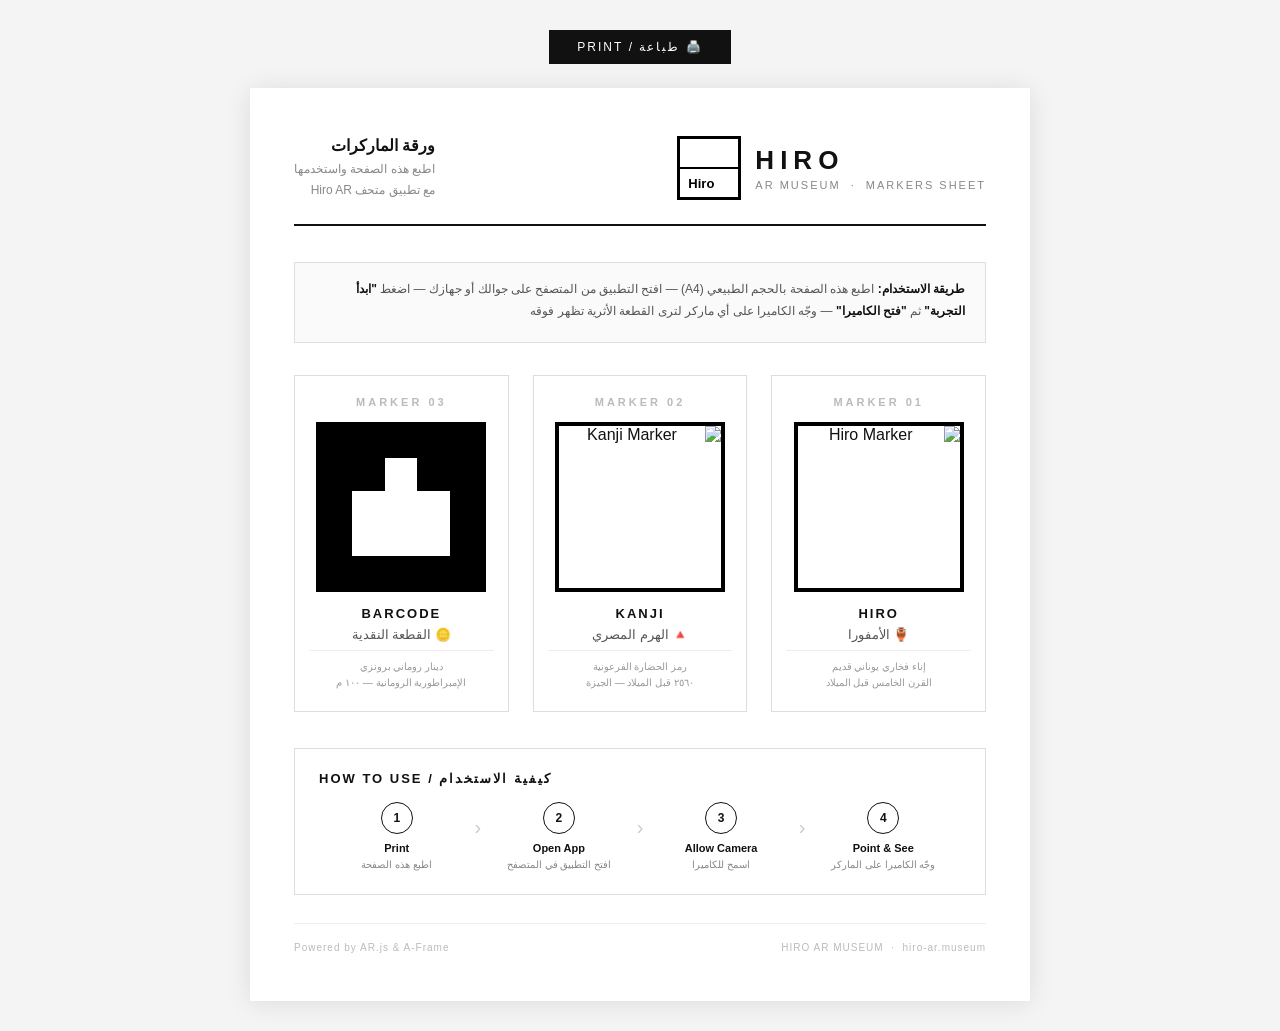
==== markers.html @ 9460481e "Add files via upload" ====
<!DOCTYPE html>
<html lang="ar" dir="rtl">
<head>
  <meta charset="UTF-8">
  <meta name="viewport" content="width=device-width, initial-scale=1.0">
  <title>Hiro AR Museum — الماركرات</title>
  <style>
    * { margin: 0; padding: 0; box-sizing: border-box; }

    body {
      font-family: 'Segoe UI', Arial, sans-serif;
      background: #f4f4f4;
      color: #111;
      padding: 30px 20px;
    }

    .page {
      max-width: 780px;
      margin: 0 auto;
      background: #fff;
      padding: 48px 44px;
      box-shadow: 0 2px 24px rgba(0,0,0,.1);
    }

    /* ── Header ── */
    .header {
      display: flex;
      align-items: center;
      justify-content: space-between;
      margin-bottom: 36px;
      padding-bottom: 24px;
      border-bottom: 2px solid #111;
    }
    .hiro-mark {
      width: 64px; height: 64px;
      background: #000; border: 3px solid #000;
      display: flex; flex-direction: column;
    }
    .hiro-mark .wb { flex: 1; background: #fff; }
    .hiro-mark .lb { padding: 5px 8px; background: #fff; border-top: 2px solid #000; }
    .hiro-mark .lb span { font-size: 13px; font-weight: 900; color: #000; }

    .header-text { text-align: left; direction: ltr; }
    .header-text h1 { font-size: 26px; font-weight: 900; letter-spacing: 6px; text-transform: uppercase; }
    .header-text p  { font-size: 11px; color: #888; letter-spacing: 2px; text-transform: uppercase; margin-top: 3px; }

    .header-ar { text-align: right; }
    .header-ar .title-ar { font-size: 16px; font-weight: 600; color: #111; }
    .header-ar .sub-ar   { font-size: 12px; color: #888; margin-top: 4px; line-height: 1.7; }

    /* ── Instructions ── */
    .instructions {
      background: #fafafa;
      border: 1px solid #e0e0e0;
      padding: 16px 20px;
      margin-bottom: 32px;
      direction: rtl;
    }
    .instructions p { font-size: 12px; color: #555; margin-bottom: 4px; line-height: 1.8; }
    .instructions strong { color: #111; }

    /* ── Markers grid ── */
    .markers-grid {
      display: grid;
      grid-template-columns: repeat(3, 1fr);
      gap: 24px;
      margin-bottom: 36px;
    }

    .mcard {
      border: 1px solid #ddd;
      padding: 20px 14px;
      text-align: center;
      background: #fff;
    }

    .mcard .num {
      font-size: 11px; letter-spacing: 3px;
      text-transform: uppercase; color: #bbb;
      margin-bottom: 14px; font-weight: 600;
    }

    .mcard img, .mcard canvas {
      display: block;
      margin: 0 auto 14px;
      image-rendering: pixelated;
      border: 4px solid #000;
    }
    .mcard img    { width: 170px; height: 170px; }
    .mcard canvas { width: 170px; height: 170px; }

    .mcard .marker-name {
      font-size: 13px; font-weight: 700;
      letter-spacing: 2px; text-transform: uppercase;
      margin-bottom: 6px;
    }

    .mcard .artifact-name {
      font-size: 13px; color: #555;
      direction: rtl; margin-bottom: 6px;
    }

    .mcard .artifact-desc {
      font-size: 10px; color: #999;
      line-height: 1.6; direction: rtl;
      border-top: 1px solid #eee;
      padding-top: 8px; margin-top: 8px;
    }

    /* ── How to use ── */
    .how-to {
      border: 1px solid #ddd;
      padding: 22px 24px;
      direction: rtl;
    }
    .how-to h3 {
      font-size: 13px; letter-spacing: 2px;
      text-transform: uppercase; margin-bottom: 16px;
      color: #111; direction: ltr;
    }
    .steps-row {
      display: flex; gap: 0; align-items: flex-start;
    }
    .step {
      flex: 1; text-align: center; padding: 0 8px;
    }
    .step .snum {
      width: 32px; height: 32px; border-radius: 50%;
      border: 1.5px solid #111;
      display: flex; align-items: center; justify-content: center;
      font-size: 12px; font-weight: 700;
      margin: 0 auto 8px;
    }
    .step .stitle { font-size: 11px; font-weight: 600; margin-bottom: 3px; }
    .step .sdesc  { font-size: 10px; color: #888; line-height: 1.5; }
    .step-arrow { color: #ccc; font-size: 20px; padding-top: 6px; align-self: flex-start; margin-top: 8px; }

    /* ── Footer ── */
    .footer {
      margin-top: 28px;
      padding-top: 18px;
      border-top: 1px solid #eee;
      display: flex;
      align-items: center;
      justify-content: space-between;
    }
    .footer p { font-size: 10px; color: #bbb; letter-spacing: 1px; }

    /* ── Print button (screen only) ── */
    .print-btn {
      display: block;
      margin: 0 auto 24px;
      padding: 10px 28px;
      background: #111; color: #fff;
      border: none; font-size: 12px;
      letter-spacing: 2px; text-transform: uppercase;
      cursor: pointer;
    }
    .print-btn:hover { background: #333; }

    /* ── Print styles ── */
    @media print {
      body { background: #fff; padding: 0; }
      .page { box-shadow: none; padding: 20px; }
      .print-btn { display: none; }
    }
  </style>
</head>
<body>

  <button class="print-btn" onclick="window.print()">🖨️ طباعة / Print</button>

  <div class="page">

    <!-- Header -->
    <div class="header">
      <div style="display:flex; align-items:center; gap:14px; direction:ltr;">
        <div class="hiro-mark">
          <div class="wb"></div>
          <div class="lb"><span>Hiro</span></div>
        </div>
        <div class="header-text">
          <h1>HIRO</h1>
          <p>AR Museum &nbsp;·&nbsp; Markers Sheet</p>
        </div>
      </div>
      <div class="header-ar">
        <div class="title-ar">ورقة الماركرات</div>
        <div class="sub-ar">اطبع هذه الصفحة واستخدمها<br>مع تطبيق متحف Hiro AR</div>
      </div>
    </div>

    <!-- Instructions -->
    <div class="instructions">
      <p>
        <strong>طريقة الاستخدام:</strong>
        اطبع هذه الصفحة بالحجم الطبيعي (A4) — افتح التطبيق من المتصفح على جوالك أو جهازك —
        اضغط <strong>"ابدأ التجربة"</strong> ثم <strong>"فتح الكاميرا"</strong> — وجّه الكاميرا على أي ماركر لترى القطعة الأثرية تظهر فوقه
      </p>
    </div>

    <!-- Markers -->
    <div class="markers-grid">

      <!-- Hiro → Amphora -->
      <div class="mcard">
        <div class="num">Marker 01</div>
        <img
          src="https://raw.githack.com/AR-js-org/AR.js/master/data/images/hiro.png"
          alt="Hiro Marker">
        <div class="marker-name">Hiro</div>
        <div class="artifact-name">🏺 الأمفورا</div>
        <div class="artifact-desc">إناء فخاري يوناني قديم<br>القرن الخامس قبل الميلاد</div>
      </div>

      <!-- Kanji → Pyramid -->
      <div class="mcard">
        <div class="num">Marker 02</div>
        <img
          src="https://raw.githack.com/AR-js-org/AR.js/master/data/images/kanji.png"
          alt="Kanji Marker">
        <div class="marker-name">Kanji</div>
        <div class="artifact-name">🔺 الهرم المصري</div>
        <div class="artifact-desc">رمز الحضارة الفرعونية<br>٢٥٦٠ قبل الميلاد — الجيزة</div>
      </div>

      <!-- Barcode → Coin -->
      <div class="mcard">
        <div class="num">Marker 03</div>
        <canvas id="bc-print" width="340" height="340"></canvas>
        <div class="marker-name">Barcode</div>
        <div class="artifact-name">🪙 القطعة النقدية</div>
        <div class="artifact-desc">دينار روماني برونزي<br>الإمبراطورية الرومانية — ١٠٠ م</div>
      </div>

    </div>

    <!-- How to use -->
    <div class="how-to">
      <h3>How to Use / كيفية الاستخدام</h3>
      <div class="steps-row" style="direction:ltr;">
        <div class="step">
          <div class="snum">1</div>
          <div class="stitle">Print</div>
          <div class="sdesc">اطبع هذه الصفحة</div>
        </div>
        <div class="step-arrow">›</div>
        <div class="step">
          <div class="snum">2</div>
          <div class="stitle">Open App</div>
          <div class="sdesc">افتح التطبيق في المتصفح</div>
        </div>
        <div class="step-arrow">›</div>
        <div class="step">
          <div class="snum">3</div>
          <div class="stitle">Allow Camera</div>
          <div class="sdesc">اسمح للكاميرا</div>
        </div>
        <div class="step-arrow">›</div>
        <div class="step">
          <div class="snum">4</div>
          <div class="stitle">Point &amp; See</div>
          <div class="sdesc">وجّه الكاميرا على الماركر</div>
        </div>
      </div>
    </div>

    <!-- Footer -->
    <div class="footer">
      <p>HIRO AR MUSEUM &nbsp;·&nbsp; hiro-ar.museum</p>
      <p>Powered by AR.js &amp; A-Frame</p>
    </div>

  </div>

  <script>
    /* Draw barcode marker value=5 on print canvas (340×340) */
    (function () {
      const c = document.getElementById('bc-print');
      const ctx = c.getContext('2d');
      const sz = c.width;           // 340px
      const cell = sz / 5;          // 5×5 grid

      /* white background */
      ctx.fillStyle = '#ffffff';
      ctx.fillRect(0, 0, sz, sz);

      /* black border (1 cell) */
      ctx.fillStyle = '#000000';
      ctx.fillRect(0,          0,          sz,   cell);   // top
      ctx.fillRect(0,          sz - cell,  sz,   cell);   // bottom
      ctx.fillRect(0,          0,          cell, sz);     // left
      ctx.fillRect(sz - cell,  0,          cell, sz);     // right

      /* inner 3×3 cells — value 5 = 000 000 101 → bits 0 & 2 = black */
      const value = 5;
      for (let r = 0; r < 3; r++) {
        for (let cl = 0; cl < 3; cl++) {
          if ((value >> (r * 3 + cl)) & 1) {
            ctx.fillRect((cl + 1) * cell, (r + 1) * cell, cell, cell);
          }
        }
      }
    })();
  </script>

</body>
</html>
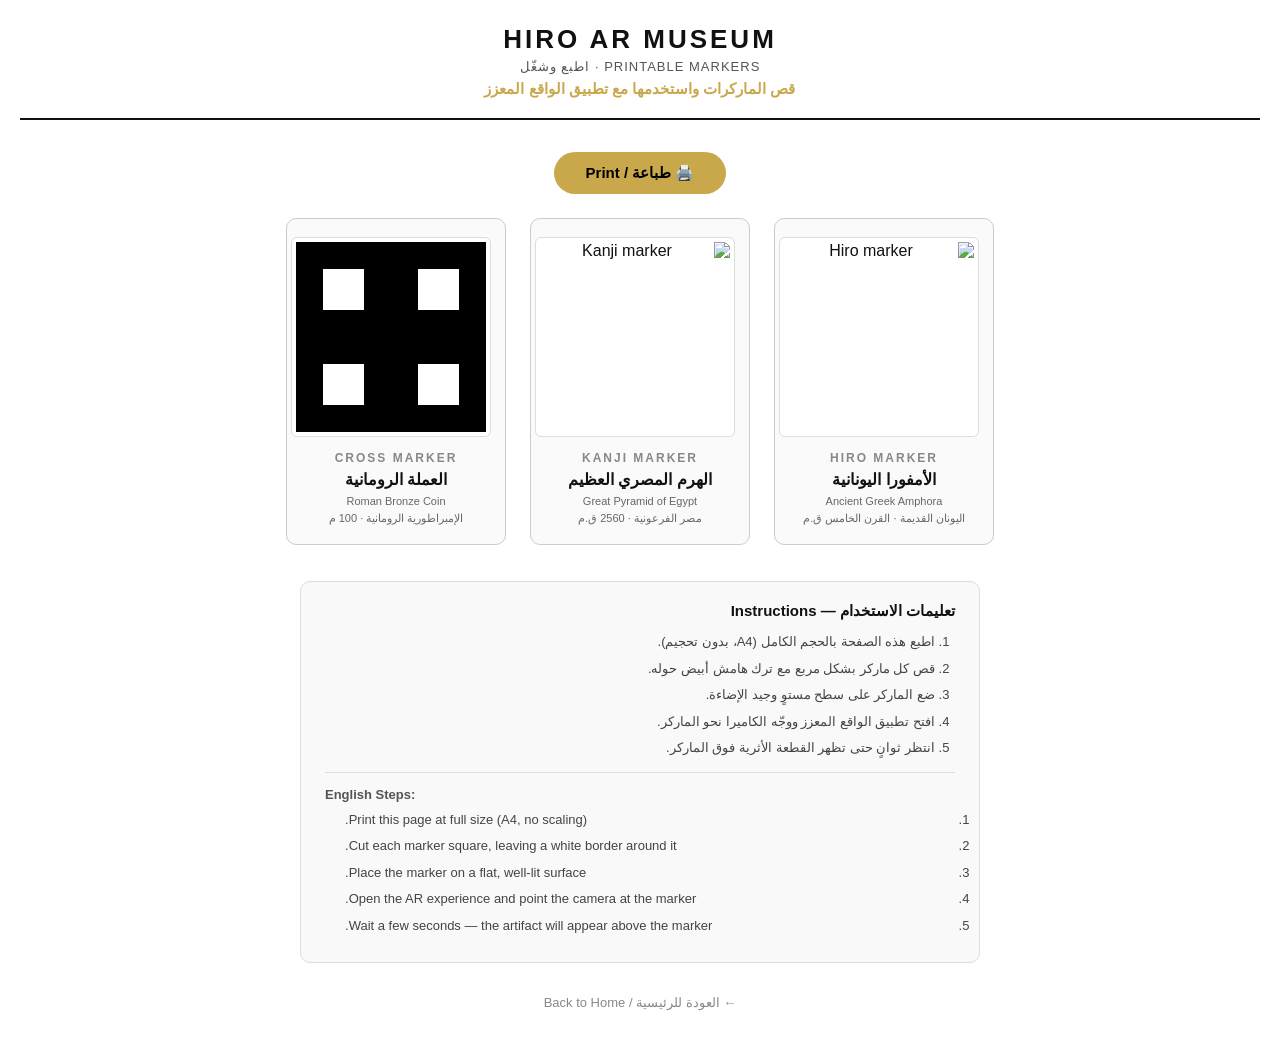
==== commit 8741c031: "Add files via upload" ====
--- a/markers.html
+++ b/markers.html
@@ -1,308 +1,317 @@
 <!DOCTYPE html>
 <html lang="ar" dir="rtl">
 <head>
-  <meta charset="UTF-8">
-  <meta name="viewport" content="width=device-width, initial-scale=1.0">
-  <title>Hiro AR Museum — الماركرات</title>
+  <meta charset="UTF-8" />
+  <meta name="viewport" content="width=device-width, initial-scale=1.0" />
+  <title>HIRO AR Museum — Printable Markers</title>
   <style>
-    * { margin: 0; padding: 0; box-sizing: border-box; }
+    *, *::before, *::after { box-sizing: border-box; margin: 0; padding: 0; }
 
     body {
+      background: #fff;
+      color: #111;
       font-family: 'Segoe UI', Arial, sans-serif;
-      background: #f4f4f4;
+      padding: 24px 20px 40px;
+    }
+
+    /* ── Page header ── */
+    .page-header {
+      text-align: center;
+      margin-bottom: 32px;
+      border-bottom: 2px solid #111;
+      padding-bottom: 20px;
+    }
+    .page-header h1 {
+      font-size: 26px;
+      font-weight: 900;
+      letter-spacing: 3px;
       color: #111;
-      padding: 30px 20px;
-    }
-
-    .page {
-      max-width: 780px;
-      margin: 0 auto;
+    }
+    .page-header .sub {
+      font-size: 13px;
+      color: #555;
+      margin-top: 4px;
+      letter-spacing: 1px;
+    }
+    .page-header .ar-sub {
+      font-size: 15px;
+      font-weight: 700;
+      color: #C9A84C;
+      margin-top: 6px;
+    }
+
+    /* ── Marker cards grid ── */
+    .markers-grid {
+      display: flex;
+      flex-wrap: wrap;
+      gap: 24px;
+      justify-content: center;
+      margin-bottom: 36px;
+    }
+
+    .marker-card {
+      width: 220px;
+      border: 1.5px solid #ccc;
+      border-radius: 10px;
+      padding: 18px 14px;
+      text-align: center;
+      background: #fafafa;
+      page-break-inside: avoid;
+      break-inside: avoid;
+    }
+
+    .marker-img-wrap {
+      width: 200px;
+      height: 200px;
+      margin: 0 auto 14px;
       background: #fff;
-      padding: 48px 44px;
-      box-shadow: 0 2px 24px rgba(0,0,0,.1);
-    }
-
-    /* ── Header ── */
-    .header {
+      border: 1px solid #ddd;
+      border-radius: 6px;
       display: flex;
       align-items: center;
-      justify-content: space-between;
-      margin-bottom: 36px;
-      padding-bottom: 24px;
-      border-bottom: 2px solid #111;
-    }
-    .hiro-mark {
-      width: 64px; height: 64px;
-      background: #000; border: 3px solid #000;
-      display: flex; flex-direction: column;
-    }
-    .hiro-mark .wb { flex: 1; background: #fff; }
-    .hiro-mark .lb { padding: 5px 8px; background: #fff; border-top: 2px solid #000; }
-    .hiro-mark .lb span { font-size: 13px; font-weight: 900; color: #000; }
-
-    .header-text { text-align: left; direction: ltr; }
-    .header-text h1 { font-size: 26px; font-weight: 900; letter-spacing: 6px; text-transform: uppercase; }
-    .header-text p  { font-size: 11px; color: #888; letter-spacing: 2px; text-transform: uppercase; margin-top: 3px; }
-
-    .header-ar { text-align: right; }
-    .header-ar .title-ar { font-size: 16px; font-weight: 600; color: #111; }
-    .header-ar .sub-ar   { font-size: 12px; color: #888; margin-top: 4px; line-height: 1.7; }
-
-    /* ── Instructions ── */
+      justify-content: center;
+      overflow: hidden;
+    }
+    .marker-img-wrap img {
+      width: 190px;
+      height: 190px;
+      object-fit: contain;
+      display: block;
+      image-rendering: pixelated;
+    }
+    .marker-img-wrap canvas {
+      display: block;
+      image-rendering: pixelated;
+    }
+
+    .card-marker-label {
+      font-size: 12px;
+      font-weight: 700;
+      letter-spacing: 2px;
+      color: #888;
+      text-transform: uppercase;
+      margin-bottom: 5px;
+    }
+    .card-artifact-name {
+      font-size: 16px;
+      font-weight: 800;
+      color: #111;
+      margin-bottom: 4px;
+      direction: rtl;
+    }
+    .card-desc {
+      font-size: 11px;
+      color: #666;
+      line-height: 1.5;
+      direction: rtl;
+    }
+
+    /* ── Instructions section ── */
     .instructions {
-      background: #fafafa;
-      border: 1px solid #e0e0e0;
-      padding: 16px 20px;
-      margin-bottom: 32px;
+      max-width: 680px;
+      margin: 0 auto 32px;
+      border: 1px solid #ddd;
+      border-radius: 10px;
+      padding: 20px 24px;
+      background: #f9f9f9;
+    }
+    .instructions h2 {
+      font-size: 15px;
+      font-weight: 800;
+      margin-bottom: 12px;
+      color: #111;
+    }
+    .instructions ol {
+      padding-right: 20px;
+      padding-left: 0;
+    }
+    .instructions li {
+      font-size: 13px;
+      color: #444;
+      margin-bottom: 7px;
+      line-height: 1.5;
       direction: rtl;
     }
-    .instructions p { font-size: 12px; color: #555; margin-bottom: 4px; line-height: 1.8; }
-    .instructions strong { color: #111; }
-
-    /* ── Markers grid ── */
-    .markers-grid {
-      display: grid;
-      grid-template-columns: repeat(3, 1fr);
-      gap: 24px;
-      margin-bottom: 36px;
-    }
-
-    .mcard {
-      border: 1px solid #ddd;
-      padding: 20px 14px;
+    .instructions .en-steps {
+      margin-top: 14px;
+      padding-top: 14px;
+      border-top: 1px solid #e0e0e0;
+    }
+    .instructions .en-steps ol {
+      padding-left: 20px;
+      padding-right: 0;
+      direction: ltr;
+    }
+    .instructions .en-steps h3 {
+      font-size: 13px;
+      font-weight: 700;
+      margin-bottom: 8px;
+      color: #555;
+      direction: ltr;
+    }
+
+    /* ── Print button ── */
+    .print-wrap {
       text-align: center;
-      background: #fff;
-    }
-
-    .mcard .num {
-      font-size: 11px; letter-spacing: 3px;
-      text-transform: uppercase; color: #bbb;
-      margin-bottom: 14px; font-weight: 600;
-    }
-
-    .mcard img, .mcard canvas {
+      margin-bottom: 24px;
+    }
+    .btn-print {
+      background: #C9A84C;
+      color: #000;
+      font-size: 15px;
+      font-weight: 800;
+      padding: 12px 32px;
+      border-radius: 50px;
+      border: none;
+      cursor: pointer;
+      transition: background 0.2s;
+    }
+    .btn-print:hover { background: #d9b85c; }
+
+    .back-link {
       display: block;
-      margin: 0 auto 14px;
-      image-rendering: pixelated;
-      border: 4px solid #000;
-    }
-    .mcard img    { width: 170px; height: 170px; }
-    .mcard canvas { width: 170px; height: 170px; }
-
-    .mcard .marker-name {
-      font-size: 13px; font-weight: 700;
-      letter-spacing: 2px; text-transform: uppercase;
-      margin-bottom: 6px;
-    }
-
-    .mcard .artifact-name {
-      font-size: 13px; color: #555;
-      direction: rtl; margin-bottom: 6px;
-    }
-
-    .mcard .artifact-desc {
-      font-size: 10px; color: #999;
-      line-height: 1.6; direction: rtl;
-      border-top: 1px solid #eee;
-      padding-top: 8px; margin-top: 8px;
-    }
-
-    /* ── How to use ── */
-    .how-to {
-      border: 1px solid #ddd;
-      padding: 22px 24px;
-      direction: rtl;
-    }
-    .how-to h3 {
-      font-size: 13px; letter-spacing: 2px;
-      text-transform: uppercase; margin-bottom: 16px;
-      color: #111; direction: ltr;
-    }
-    .steps-row {
-      display: flex; gap: 0; align-items: flex-start;
-    }
-    .step {
-      flex: 1; text-align: center; padding: 0 8px;
-    }
-    .step .snum {
-      width: 32px; height: 32px; border-radius: 50%;
-      border: 1.5px solid #111;
-      display: flex; align-items: center; justify-content: center;
-      font-size: 12px; font-weight: 700;
-      margin: 0 auto 8px;
-    }
-    .step .stitle { font-size: 11px; font-weight: 600; margin-bottom: 3px; }
-    .step .sdesc  { font-size: 10px; color: #888; line-height: 1.5; }
-    .step-arrow { color: #ccc; font-size: 20px; padding-top: 6px; align-self: flex-start; margin-top: 8px; }
-
-    /* ── Footer ── */
-    .footer {
-      margin-top: 28px;
-      padding-top: 18px;
-      border-top: 1px solid #eee;
-      display: flex;
-      align-items: center;
-      justify-content: space-between;
-    }
-    .footer p { font-size: 10px; color: #bbb; letter-spacing: 1px; }
-
-    /* ── Print button (screen only) ── */
-    .print-btn {
-      display: block;
-      margin: 0 auto 24px;
-      padding: 10px 28px;
-      background: #111; color: #fff;
-      border: none; font-size: 12px;
-      letter-spacing: 2px; text-transform: uppercase;
-      cursor: pointer;
-    }
-    .print-btn:hover { background: #333; }
-
-    /* ── Print styles ── */
+      text-align: center;
+      margin-top: 12px;
+      font-size: 13px;
+      color: #888;
+      text-decoration: none;
+    }
+    .back-link:hover { color: #C9A84C; }
+
+    /* ── Print media ── */
     @media print {
-      body { background: #fff; padding: 0; }
-      .page { box-shadow: none; padding: 20px; }
-      .print-btn { display: none; }
+      .print-wrap,
+      .back-link { display: none !important; }
+
+      body { padding: 12px; }
+
+      .marker-card {
+        border-color: #999;
+        background: #fff;
+      }
+
+      .markers-grid {
+        gap: 16px;
+      }
+
+      .instructions {
+        background: #fff;
+        border-color: #999;
+      }
     }
   </style>
 </head>
 <body>
 
-  <button class="print-btn" onclick="window.print()">🖨️ طباعة / Print</button>
-
-  <div class="page">
-
-    <!-- Header -->
-    <div class="header">
-      <div style="display:flex; align-items:center; gap:14px; direction:ltr;">
-        <div class="hiro-mark">
-          <div class="wb"></div>
-          <div class="lb"><span>Hiro</span></div>
-        </div>
-        <div class="header-text">
-          <h1>HIRO</h1>
-          <p>AR Museum &nbsp;·&nbsp; Markers Sheet</p>
-        </div>
-      </div>
-      <div class="header-ar">
-        <div class="title-ar">ورقة الماركرات</div>
-        <div class="sub-ar">اطبع هذه الصفحة واستخدمها<br>مع تطبيق متحف Hiro AR</div>
-      </div>
-    </div>
-
-    <!-- Instructions -->
-    <div class="instructions">
-      <p>
-        <strong>طريقة الاستخدام:</strong>
-        اطبع هذه الصفحة بالحجم الطبيعي (A4) — افتح التطبيق من المتصفح على جوالك أو جهازك —
-        اضغط <strong>"ابدأ التجربة"</strong> ثم <strong>"فتح الكاميرا"</strong> — وجّه الكاميرا على أي ماركر لترى القطعة الأثرية تظهر فوقه
-      </p>
-    </div>
-
-    <!-- Markers -->
-    <div class="markers-grid">
-
-      <!-- Hiro → Amphora -->
-      <div class="mcard">
-        <div class="num">Marker 01</div>
+  <div class="page-header">
+    <h1>HIRO AR MUSEUM</h1>
+    <div class="sub">PRINTABLE MARKERS · اطبع وشغّل</div>
+    <div class="ar-sub">قص الماركرات واستخدمها مع تطبيق الواقع المعزز</div>
+  </div>
+
+  <!-- Print button (hidden in print) -->
+  <div class="print-wrap">
+    <button class="btn-print" onclick="window.print()">🖨️ طباعة / Print</button>
+  </div>
+
+  <!-- Marker cards -->
+  <div class="markers-grid">
+
+    <!-- Card 1: Hiro -->
+    <div class="marker-card">
+      <div class="marker-img-wrap">
         <img
           src="https://raw.githack.com/AR-js-org/AR.js/master/data/images/hiro.png"
-          alt="Hiro Marker">
-        <div class="marker-name">Hiro</div>
-        <div class="artifact-name">🏺 الأمفورا</div>
-        <div class="artifact-desc">إناء فخاري يوناني قديم<br>القرن الخامس قبل الميلاد</div>
+          alt="Hiro marker"
+          width="190" height="190"
+        />
       </div>
-
-      <!-- Kanji → Pyramid -->
-      <div class="mcard">
-        <div class="num">Marker 02</div>
+      <div class="card-marker-label">Hiro Marker</div>
+      <div class="card-artifact-name">الأمفورا اليونانية</div>
+      <div class="card-desc">Ancient Greek Amphora<br/>اليونان القديمة · القرن الخامس ق.م</div>
+    </div>
+
+    <!-- Card 2: Kanji -->
+    <div class="marker-card">
+      <div class="marker-img-wrap">
         <img
           src="https://raw.githack.com/AR-js-org/AR.js/master/data/images/kanji.png"
-          alt="Kanji Marker">
-        <div class="marker-name">Kanji</div>
-        <div class="artifact-name">🔺 الهرم المصري</div>
-        <div class="artifact-desc">رمز الحضارة الفرعونية<br>٢٥٦٠ قبل الميلاد — الجيزة</div>
+          alt="Kanji marker"
+          width="190" height="190"
+        />
       </div>
-
-      <!-- Barcode → Coin -->
-      <div class="mcard">
-        <div class="num">Marker 03</div>
-        <canvas id="bc-print" width="340" height="340"></canvas>
-        <div class="marker-name">Barcode</div>
-        <div class="artifact-name">🪙 القطعة النقدية</div>
-        <div class="artifact-desc">دينار روماني برونزي<br>الإمبراطورية الرومانية — ١٠٠ م</div>
+      <div class="card-marker-label">Kanji Marker</div>
+      <div class="card-artifact-name">الهرم المصري العظيم</div>
+      <div class="card-desc">Great Pyramid of Egypt<br/>مصر الفرعونية · 2560 ق.م</div>
+    </div>
+
+    <!-- Card 3: Cross (canvas-drawn) -->
+    <div class="marker-card">
+      <div class="marker-img-wrap">
+        <canvas id="cross-canvas-markers" width="190" height="190"></canvas>
       </div>
-
+      <div class="card-marker-label">Cross Marker</div>
+      <div class="card-artifact-name">العملة الرومانية</div>
+      <div class="card-desc">Roman Bronze Coin<br/>الإمبراطورية الرومانية · 100 م</div>
     </div>
 
-    <!-- How to use -->
-    <div class="how-to">
-      <h3>How to Use / كيفية الاستخدام</h3>
-      <div class="steps-row" style="direction:ltr;">
-        <div class="step">
-          <div class="snum">1</div>
-          <div class="stitle">Print</div>
-          <div class="sdesc">اطبع هذه الصفحة</div>
-        </div>
-        <div class="step-arrow">›</div>
-        <div class="step">
-          <div class="snum">2</div>
-          <div class="stitle">Open App</div>
-          <div class="sdesc">افتح التطبيق في المتصفح</div>
-        </div>
-        <div class="step-arrow">›</div>
-        <div class="step">
-          <div class="snum">3</div>
-          <div class="stitle">Allow Camera</div>
-          <div class="sdesc">اسمح للكاميرا</div>
-        </div>
-        <div class="step-arrow">›</div>
-        <div class="step">
-          <div class="snum">4</div>
-          <div class="stitle">Point &amp; See</div>
-          <div class="sdesc">وجّه الكاميرا على الماركر</div>
-        </div>
-      </div>
+  </div>
+
+  <!-- Instructions -->
+  <div class="instructions">
+    <h2>تعليمات الاستخدام — Instructions</h2>
+    <ol>
+      <li>اطبع هذه الصفحة بالحجم الكامل (A4، بدون تحجيم).</li>
+      <li>قص كل ماركر بشكل مربع مع ترك هامش أبيض حوله.</li>
+      <li>ضع الماركر على سطح مستوٍ وجيد الإضاءة.</li>
+      <li>افتح تطبيق الواقع المعزز ووجّه الكاميرا نحو الماركر.</li>
+      <li>انتظر ثوانٍ حتى تظهر القطعة الأثرية فوق الماركر.</li>
+    </ol>
+    <div class="en-steps">
+      <h3>English Steps:</h3>
+      <ol>
+        <li>Print this page at full size (A4, no scaling).</li>
+        <li>Cut each marker square, leaving a white border around it.</li>
+        <li>Place the marker on a flat, well-lit surface.</li>
+        <li>Open the AR experience and point the camera at the marker.</li>
+        <li>Wait a few seconds — the artifact will appear above the marker.</li>
+      </ol>
     </div>
-
-    <!-- Footer -->
-    <div class="footer">
-      <p>HIRO AR MUSEUM &nbsp;·&nbsp; hiro-ar.museum</p>
-      <p>Powered by AR.js &amp; A-Frame</p>
-    </div>
-
   </div>
 
+  <a class="back-link" href="index.html">&#8592; العودة للرئيسية / Back to Home</a>
+
   <script>
-    /* Draw barcode marker value=5 on print canvas (340×340) */
+    function drawCrossMarker(canvas) {
+      var s = canvas.width;
+      var ctx = canvas.getContext('2d');
+      var bw = Math.round(s * 0.14);
+
+      ctx.fillStyle = '#fff';
+      ctx.fillRect(0, 0, s, s);
+
+      ctx.fillStyle = '#000';
+      ctx.fillRect(0, 0, s, bw);
+      ctx.fillRect(0, s - bw, s, bw);
+      ctx.fillRect(0, 0, bw, s);
+      ctx.fillRect(s - bw, 0, bw, s);
+
+      var innerSize = s - bw * 2;
+
+      ctx.fillStyle = '#fff';
+      ctx.fillRect(bw, bw, innerSize, innerSize);
+
+      var crossW = Math.round(innerSize * 0.4);
+      var crossOff = bw + Math.round((innerSize - crossW) / 2);
+      ctx.fillStyle = '#000';
+      ctx.fillRect(bw, crossOff, innerSize, crossW);
+      ctx.fillRect(crossOff, bw, crossW, innerSize);
+    }
+
     (function () {
-      const c = document.getElementById('bc-print');
-      const ctx = c.getContext('2d');
-      const sz = c.width;           // 340px
-      const cell = sz / 5;          // 5×5 grid
-
-      /* white background */
-      ctx.fillStyle = '#ffffff';
-      ctx.fillRect(0, 0, sz, sz);
-
-      /* black border (1 cell) */
-      ctx.fillStyle = '#000000';
-      ctx.fillRect(0,          0,          sz,   cell);   // top
-      ctx.fillRect(0,          sz - cell,  sz,   cell);   // bottom
-      ctx.fillRect(0,          0,          cell, sz);     // left
-      ctx.fillRect(sz - cell,  0,          cell, sz);     // right
-
-      /* inner 3×3 cells — value 5 = 000 000 101 → bits 0 & 2 = black */
-      const value = 5;
-      for (let r = 0; r < 3; r++) {
-        for (let cl = 0; cl < 3; cl++) {
-          if ((value >> (r * 3 + cl)) & 1) {
-            ctx.fillRect((cl + 1) * cell, (r + 1) * cell, cell, cell);
-          }
-        }
-      }
+      var c = document.getElementById('cross-canvas-markers');
+      if (c) drawCrossMarker(c);
     })();
   </script>
-
 </body>
 </html>
